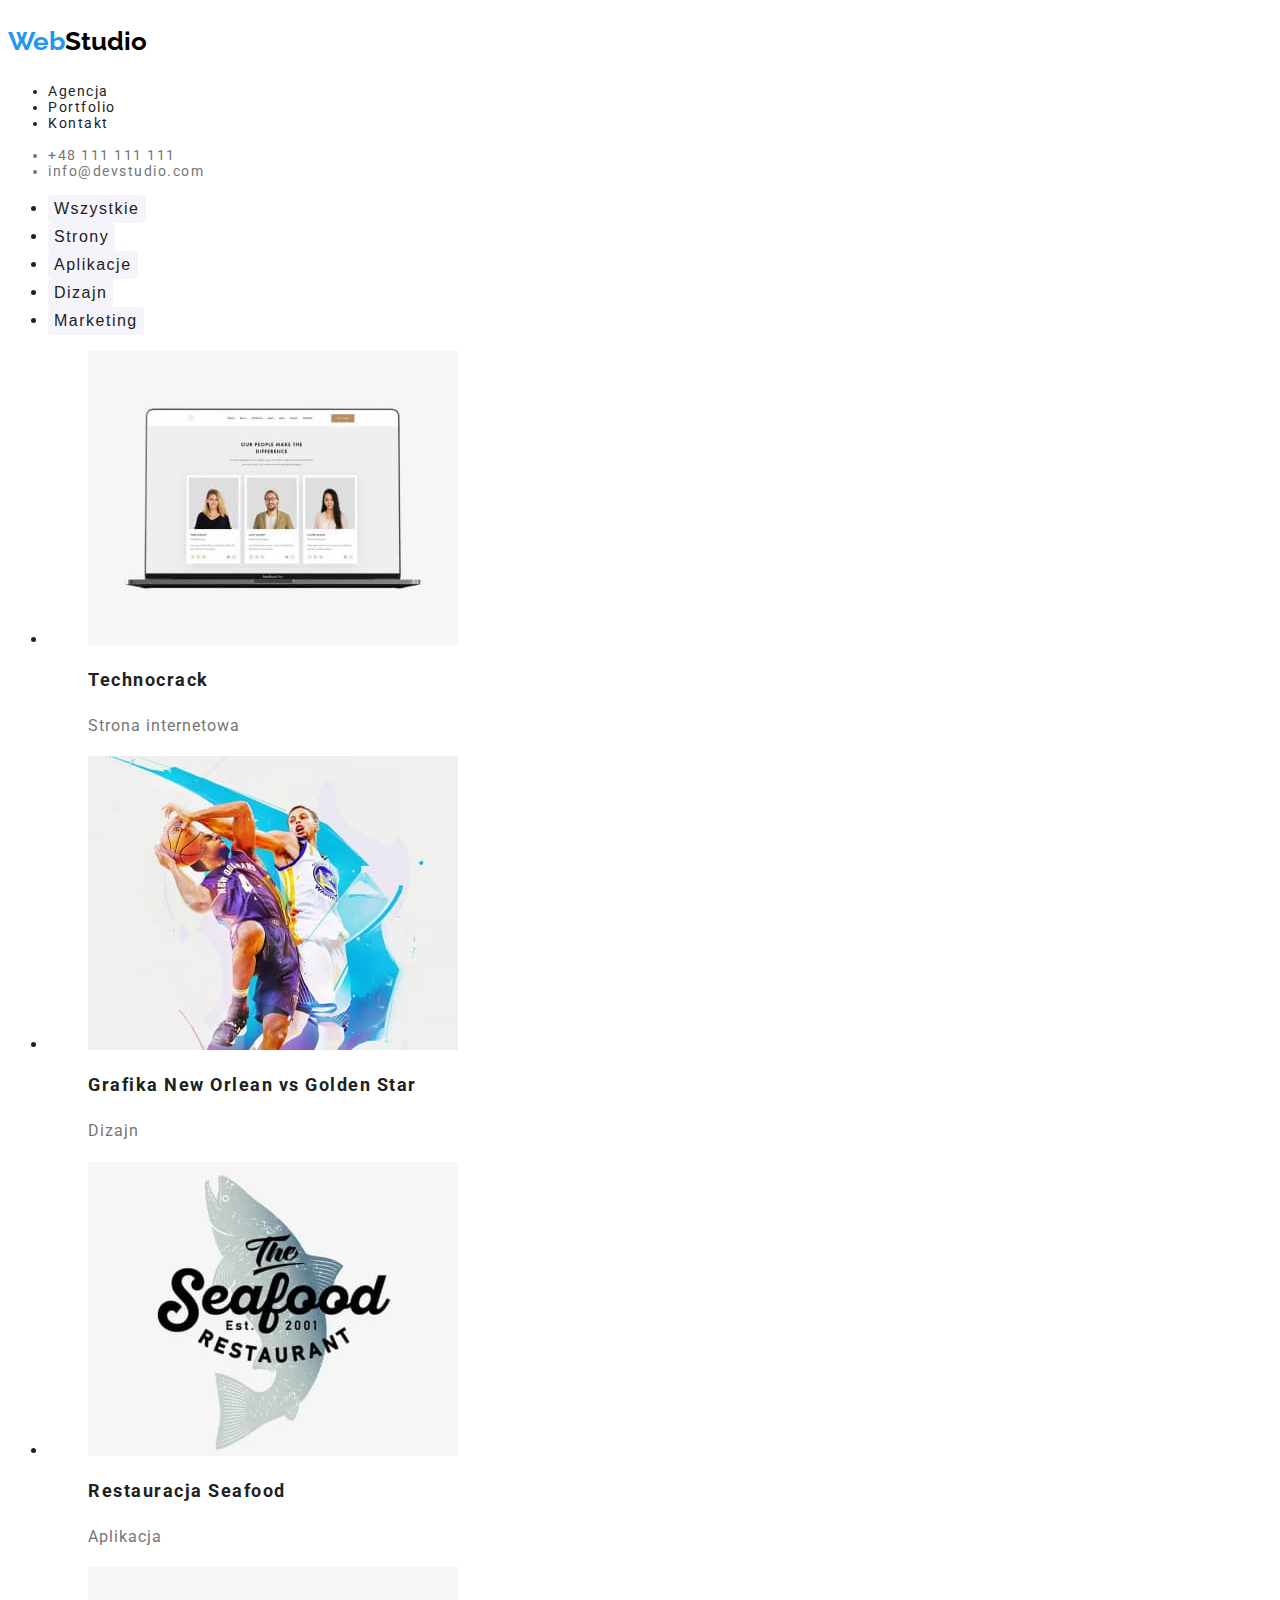
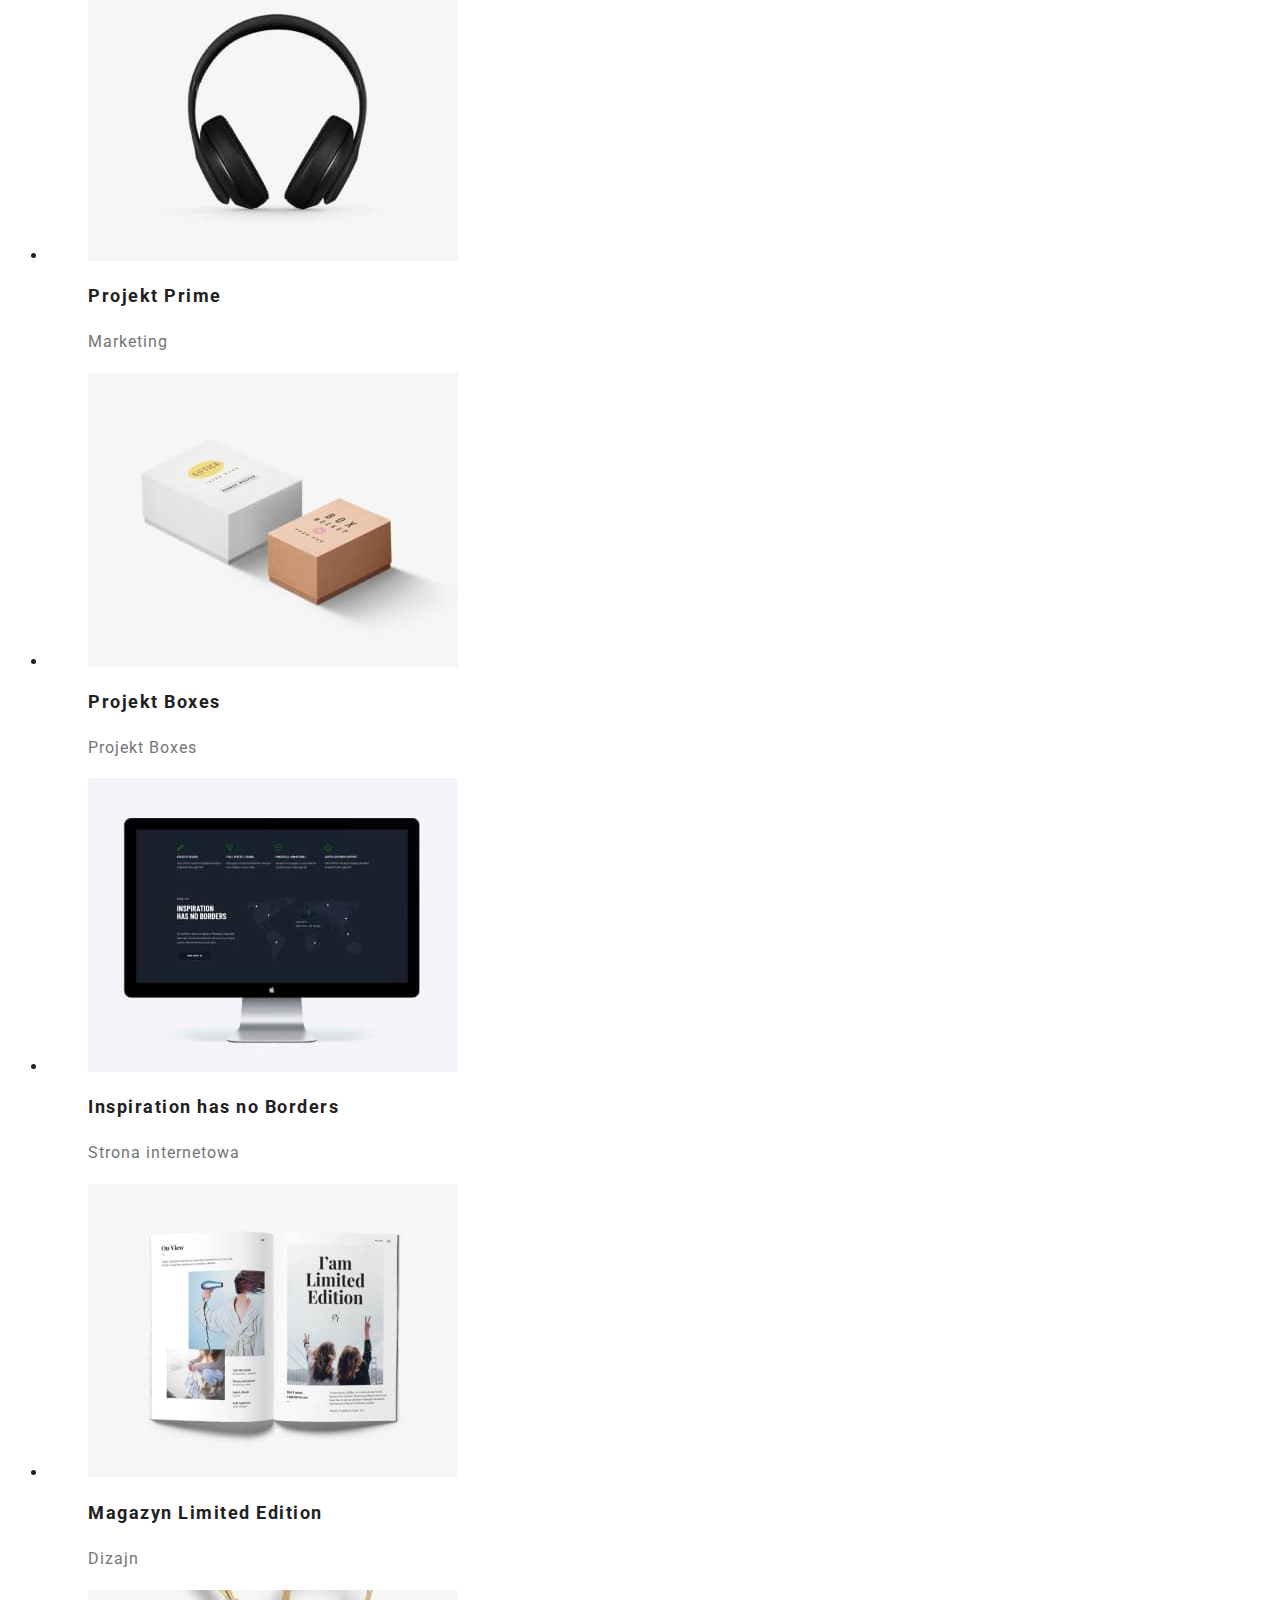
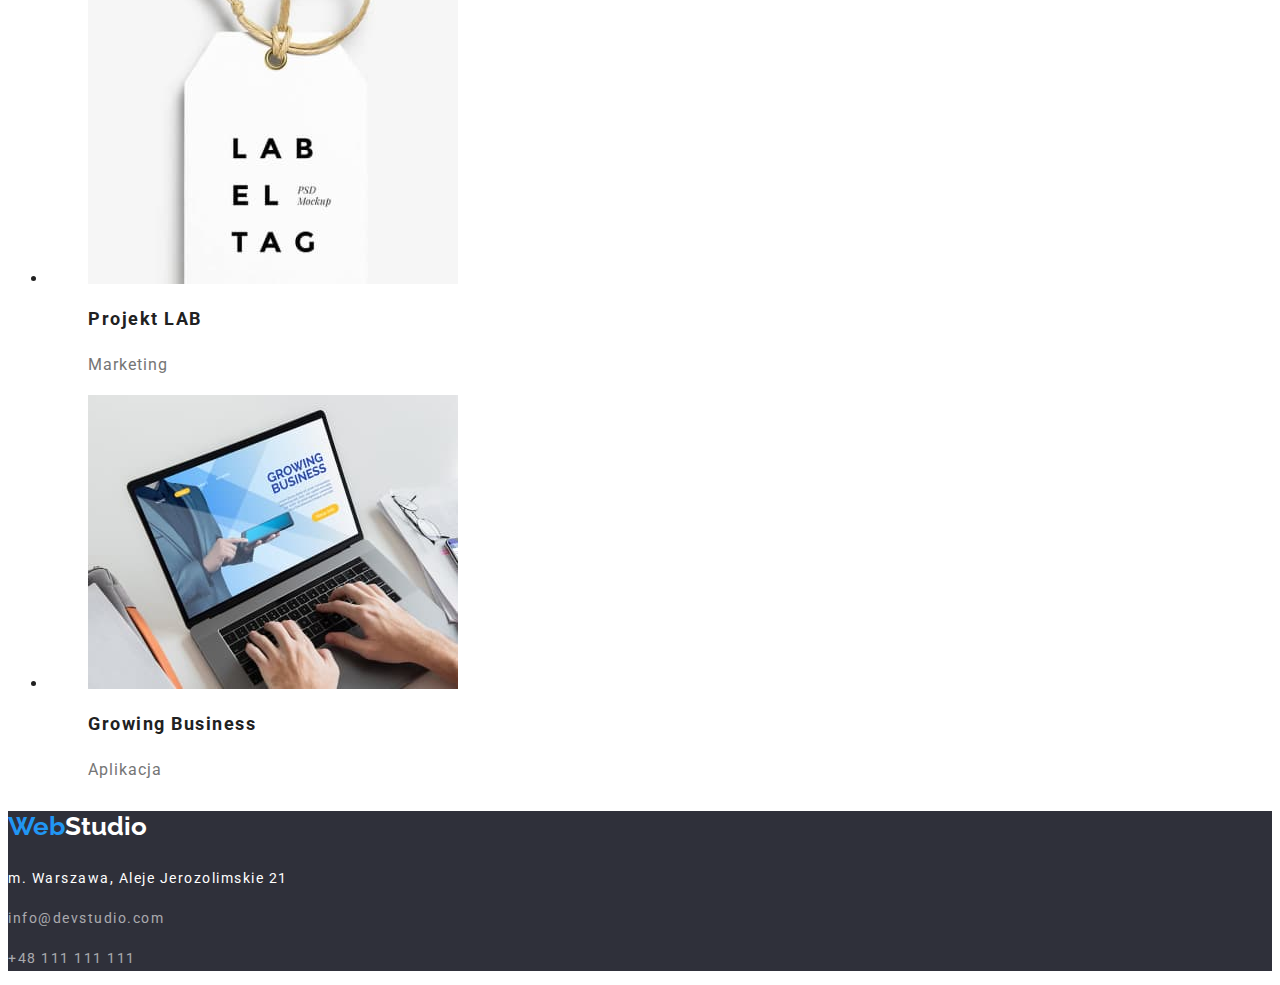
==== portfolio.html @ 826e13e8 "Initial commit" ====
<!DOCTYPE html>
<html lang="en">
  <head>
    <head>
      <meta charset="UTF-8" />
      <meta http-equiv="X-UA-Compatible" content="IE=edge" />
      <meta name="viewport" content="width=device-width, initial-scale=1.0" />
      <title>Portfolio</title>
      <link href="css/style.css" rel="stylesheet" />
      <link rel="preconnect" href="https://fonts.googleapis.com" />
      <link rel="preconnect" href="https://fonts.gstatic.com" crossorigin />
      <link
        href="https://fonts.googleapis.com/css2?family=Raleway:wght@700&family=Roboto:wght@400;500;700;900&display=swap"
        rel="stylesheet"
      />
    </head>
  </head>
  <body>
    <header class="header">
      <a class="company-name-link link" href="index.html"
        ><h3 class="company-name">
          <span class="web-color">Web</span>Studio
        </h3></a>
      <nav class="header-navigation">
        <ul class="header-list">
          <li class="header-list-item">
            <a class="header-list-item-link link" href="index.html">Agencja</a>
          </li>
          <li class="header-list-item">
            <a class="header-list-item-link link" href="portfolio.html">Portfolio</a>
          </li>
          <li class="header-list-item">
            <a class="header-list-item-link link" href="#contact">Kontakt</a>
          </li>
        </ul>
      </nav>
      <ul class="contact-list">
        <li class="contact-list-item">
          <a class="contact-list-item-phone">+48 111 111 111</a>
        </li>
        <li class="contact-list-item">
          <a class="contact-list-item-mail link" href="mailto:info@devstudio.com"
            >info@devstudio.com</a
          >
        </li>
      </ul>
    </header>
    <main>
      <section class="menu">
        <ul>
          <li><button class="active-btn link button" type="button">Wszystkie</button></li>
          <li><button class="active-btn link button" type="button">Strony</button></li>
          <li><button class="active-btn link button" type="button">Aplikacje</button></li>
          <li><button class="active-btn link button" type="button">Dizajn</button></li>
          <li><button class="active-btn link button" type="button">Marketing</button></li>
        </ul>
      </section>
      <section class="categories">
        <ul class="categories-list">
          <li class="categories-list-item">
            <figure class="categories-list-item-figure">
              <img class="categories-list-item-figure-img"
                src="images/technocrack.jpg"
                alt="Laptop"
                width="370"
                height="294"/>
              <figcaption class="categories-list-item-figcaption">
                <p class="category-name">Technocrack</p>
                <p class="category-description">Strona internetowa</p>
              </figcaption>
            </figure>
          </li>
          <li class="our-team-list-item">
            <figure class="our-team-list-item-figure">
              <img class="our-team-list-item-figure-img"
                src="images/basketball.jpg"
                alt="basketball"
                width="370"
                height="294"/>
              <figcaption class="our-team-list-item-figcaption">
                <p class="category-name">Grafika New Orlean vs Golden Star</p>
                <p class="category-description">Dizajn</p>
              </figcaption>
            </figure class="our-team-list-item-figure">
          </li>
          <li class="our-team-list-item">
            <figure>
              <img class="our-team-list-item-figure-img"
                src="images/restaurant.jpg"
                alt="restaurant"
                width="370"
                height="294"/>
              <figcaption class="our-team-list-item-figcaption">
                <p class="category-name">Restauracja Seafood</p>
                <p class="category-description">Aplikacja</p>
              </figcaption>
            </figure class="our-team-list-item-figure">
          </li>
          <li class="our-team-list-item">
            <figure>
              <img class="our-team-list-item-figure-img"
                src="images/headphones.jpg"
                alt="headphones"
                width="370"
                height="294"/>
              <figcaption class="our-team-list-item-figcaption">
                <p class="category-name">Projekt Prime</p>
                <p class="category-description">Marketing</p>
              </figcaption>
            </figure>
          </li>
          <li class="our-team-list-item">
            <figure>
              <img class="our-team-list-item-figure-img"
                src="images/boxes.jpg"
                alt="boxes"
                width="370"
                height="294"/>
              <figcaption class="our-team-list-item-figcaption">
                <p class="category-name">Projekt Boxes</p>
                <p class="category-description">Projekt Boxes</p>
              </figcaption>
            </figure>
          </li>
          <li class="our-team-list-item">
            <figure>
              <img class="our-team-list-item-figure-img"
                src="images/inspiration.jpg"
                alt="inspiration"
                width="370"
                height="294"/>
              <figcaption class="our-team-list-item-figcaption">
                <p class="category-name">Inspiration has no Borders</p>
                <p class="category-description">Strona internetowa</p>
              </figcaption>
            </figure>
          </li>
          <li class="our-team-list-item">
            <figure>
              <img class="our-team-list-item-figure-img"
                src="images/magazine.jpg"
                alt="magazine"
                width="370"
                height="294"/>
              <figcaption class="our-team-list-item-figcaption">
                <p class="category-name">Magazyn Limited Edition</p>
                <p class="category-description">Dizajn</p>
              </figcaption>
            </figure>
          </li>
          <li class="our-team-list-item">
            <figure>
              <img class="our-team-list-item-figure-img"
                src="images/projectlab.jpg"
                alt="projectlab"
                width="370"
                height="294"/>
              <figcaption class="our-team-list-item-figcaption">
                <p class="category-name">Projekt LAB</p>
                <p class="category-description">Marketing</p>
              </figcaption>
            </figure>
          </li>
          <li class="our-team-list-item">
            <figure>
              <img class="our-team-list-item-figure-img"
                src="images/business.jpg"
                alt="business"
                width="370"
                height="294"/>
              <figcaption class="our-team-list-item-figcaption">
                <p class="category-name">Growing Business</p>
                <p class="category-description">Aplikacja</p>
              </figcaption>
            </figure>
          </li>
        </ul>
      </section>
      
    </main>
    <footer class="footer-section">
      <a class="company-name-link link" href="index.html"><h3 class="company-name">
          <span class="web-color">Web</span><span class="footer-studio">Studio</span>
        </h3></a>
      <address class="footer-section-address" id="contact">
        <p class="footer-section-address-description">m. Warszawa, Aleje Jerozolimskie 21</p>
        <p><a class="footer-section-address-mail link" href="mailto:info@devstudio.com">info@devstudio.com<a></p>
        <p class="footer-section-address-phone">+48 111 111 111</p>
      </address>
    </footer>
  </body>
</html>
---- css/style.css ----
:root {
  --active-color: #2196f3;
  --second-background: #2f303a;
  --third-background: #f5f4fa;
  --main-font-color: #757575;
  --second-font-color: #212121;
  --button-background: #f5f4fa;
}
body {
  font-family: "Roboto", sans-serif, "Raleway", sans-serif;
  color: var(--second-font-color);
}

/* ====== SAME COMPONENTS ====== */
.web-color {
  color: var(--active-color);
}
.company-name {
  font-family: "Raleway", sans-serif;
  font-weight: 700px;
  font-size: 26px;
  line-height: 30.52px;
  color: #000000;
}
.company-name-link {
  text-decoration: none;
}
.link {
  cursor: pointer;
}
/* ====== END SAME COMPONENTS ====== */

/* ====== HEADER ====== */

.header-list-item {
  text-decoration: none;
  font-style: 500;
  font-size: 14px;
  line-height: 1.143;
  letter-spacing: 1.5px;
}

.header-list-item-link {
  color: var(--second-font-color);
  text-decoration: none;
}
.header-list-item-link:hover,
.header-list-item-link:focus {
  color: var(--active-color);
}
.contact-list-item {
  text-decoration: none;
  font-style: 500;
  font-size: 14px;
  line-height: 1.143;
  color: var(--main-font-color);
  letter-spacing: 1.5px;
}
.contact-list-item-mail {
  color: var(--main-font-color);
  text-decoration: none;
}
.contact-list-item-mail:hover,
.contact-list-item-mail:focus {
  color: var(--active-color);
}
.contact-list-item-phone {
  color: var(--main-font-color);
  text-decoration: none;
}

/* ====== END HEADER ====== */

/* ====== MAIN SECTION ====== */
.main-section {
  background-color: var(--second-background);
}
.main-section-title {
  color: #ffffff;
  text-align: center;
}
.main-section-btn {
  background-color: var(--active-color);
  color: #ffffff;
}
/* ====== END MAIN SECTION ====== */

/* ====== ASSETS SECTION ====== */
.assets-section-list-header {
  font-style: 700;
  font-size: 14px;
  line-height: 1.143;
  letter-spacing: 1.5px;
}
.assets-section-list-description {
  font-style: 400;
  font-size: 14px;
  line-height: 1.714;
  letter-spacing: 1.5px;
  color: var(--main-font-color);
}
/* ====== END ASSETS SECTION ====== */

/* ====== SERVICE SECTION ====== */
.service-header {
  font-style: 700;
  font-size: 36px;
  line-height: 1.167;
  text-align: center;
}
/* ====== END SERVICE SECTION ====== */

/* ====== TEAM SECTION ====== */
.our-team {
  background-color: var(--third-background);
}
.our-team-header {
  font-style: 700;
  font-size: 36px;
  line-height: 1.167;
  text-align: center;
}
.worker-name {
  font-style: 500;
  font-size: 16px;
  line-height: 1.188;
}
.job-name {
  font-style: 400;
  font-size: 16px;
  line-height: 1.188;
  color: var(--main-font-color);
}
/* ====== END TEAM SECTION ====== */

/* ====== FOOTER SECTION ====== */

.footer-studio {
  color: #ffffff;
}
.footer-section {
  background-color: var(--second-background);
}
.footer-section-address-description {
  font-style: normal;
  font-size: 14px;
  line-height: 1.714;
  letter-spacing: 1.5px;
  color: #ffffff;
}
.footer-section-address-mail,
.footer-section-address-phone {
  font-weight: 400;
  text-decoration: none;
  color: rgba(255, 255, 255, 0.6);
  font-style: normal;
  font-size: 14px;
  line-height: 1.714;
  letter-spacing: 1.5px;
}
.footer-section-address-mail:hover,
.footer-section-address-mail:focus {
  color: var(--active-color);
}

/* ====== END FOOTER SECTION ====== */

/* =============== PORTFOLIO PAGE =============== */

/* ====== MENU SECTION ====== */

.button {
  background-color: var(--button-background);
  font-weight: medium;
  font-size: 16px;
  line-height: 1.625;
  color: var(--second-font-color);
  letter-spacing: 1.5px;
  border: none;
  border-radius: 4px;
}
.active-btn:hover,
.active-btn:focus {
  background-color: var(--active-color);
  color: #ffffff;
}
/* ====== END MENU SECTION ====== */

/* ====== CATEGORIES SECTION ====== */
/* .categories {
}
.categories-list {
}
.categories-list-item {
}
.categories-list-item-figure {
}
.categories-list-item-figure-img {
}
.categories-list-item-figcaption {
} */
.category-name {
  font-weight: 700;
  font-size: 18px;
  line-height: 1.444;
  letter-spacing: 1.5px;
}
.category-description {
  font-size: 16px;
  line-height: 1.85;
  color: #757575;
  letter-spacing: 1px;
}

/* ====== END CATEGORIES SECTION ====== */
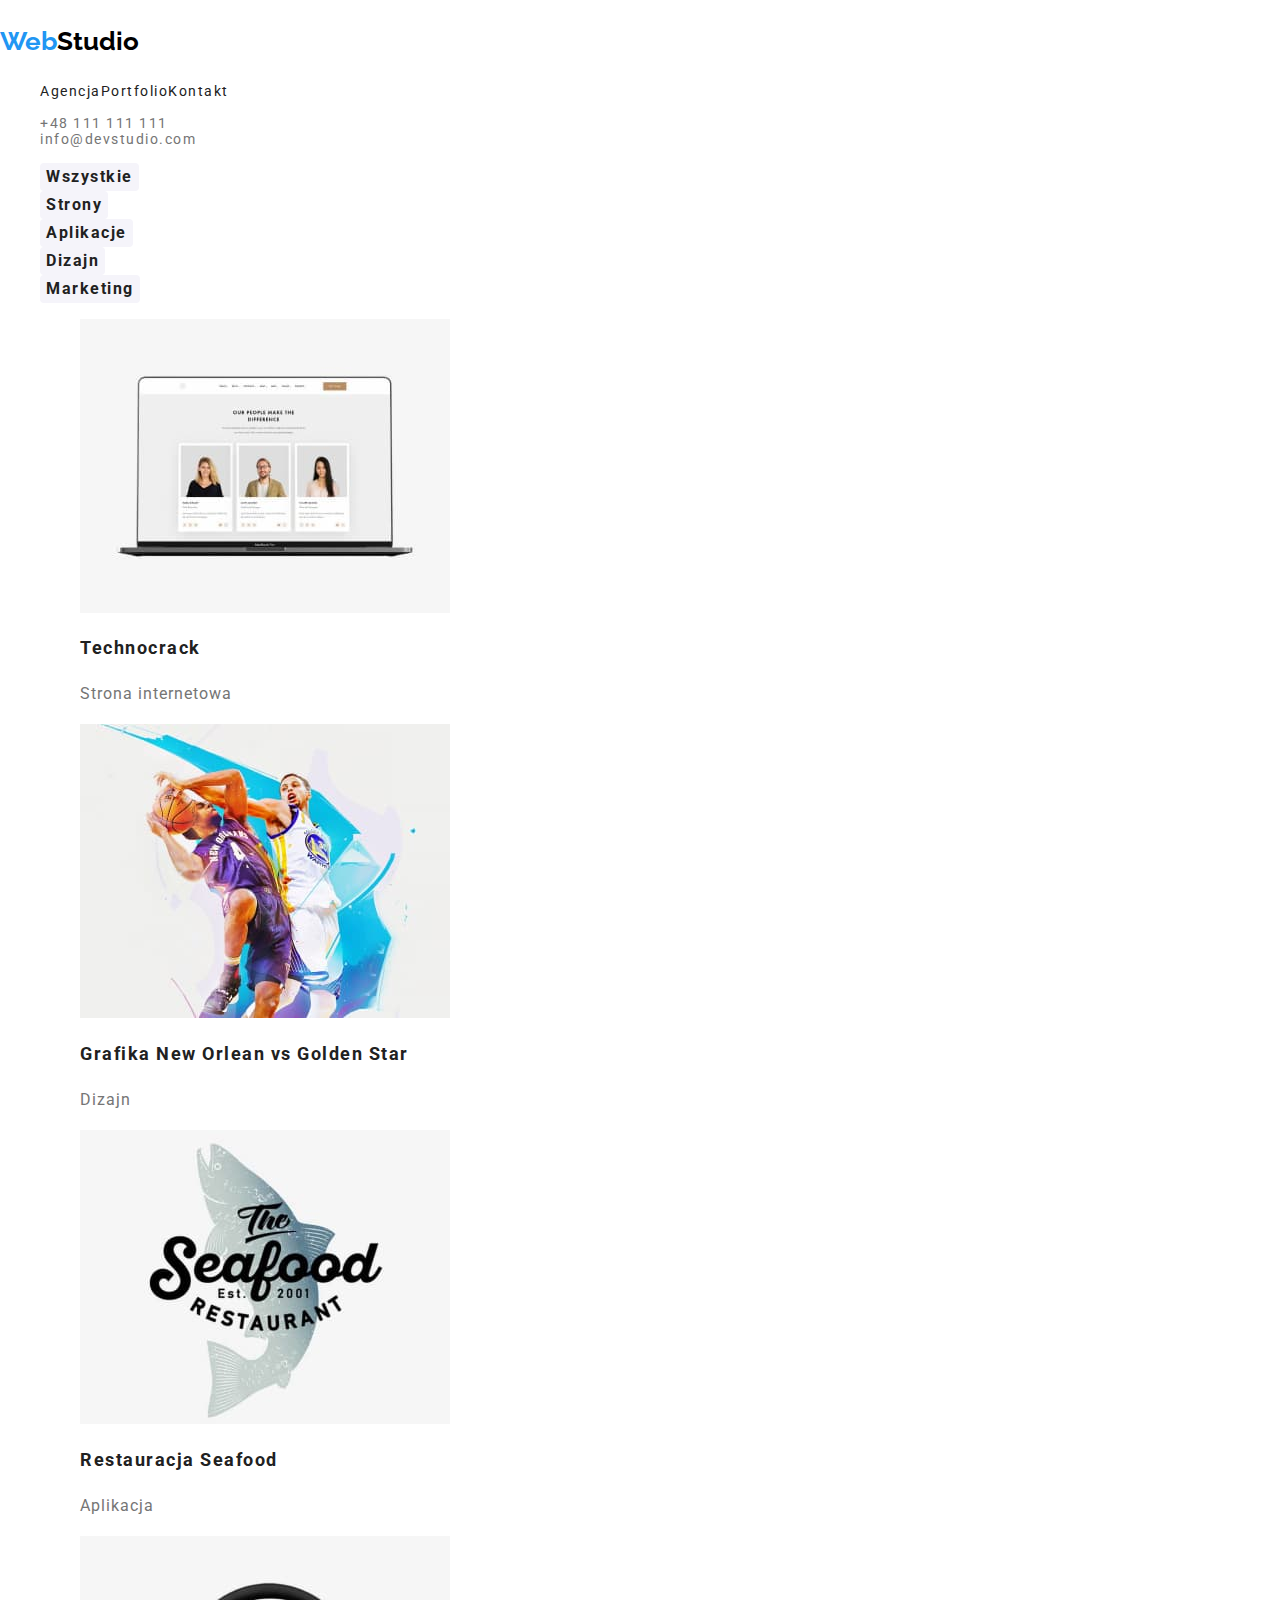
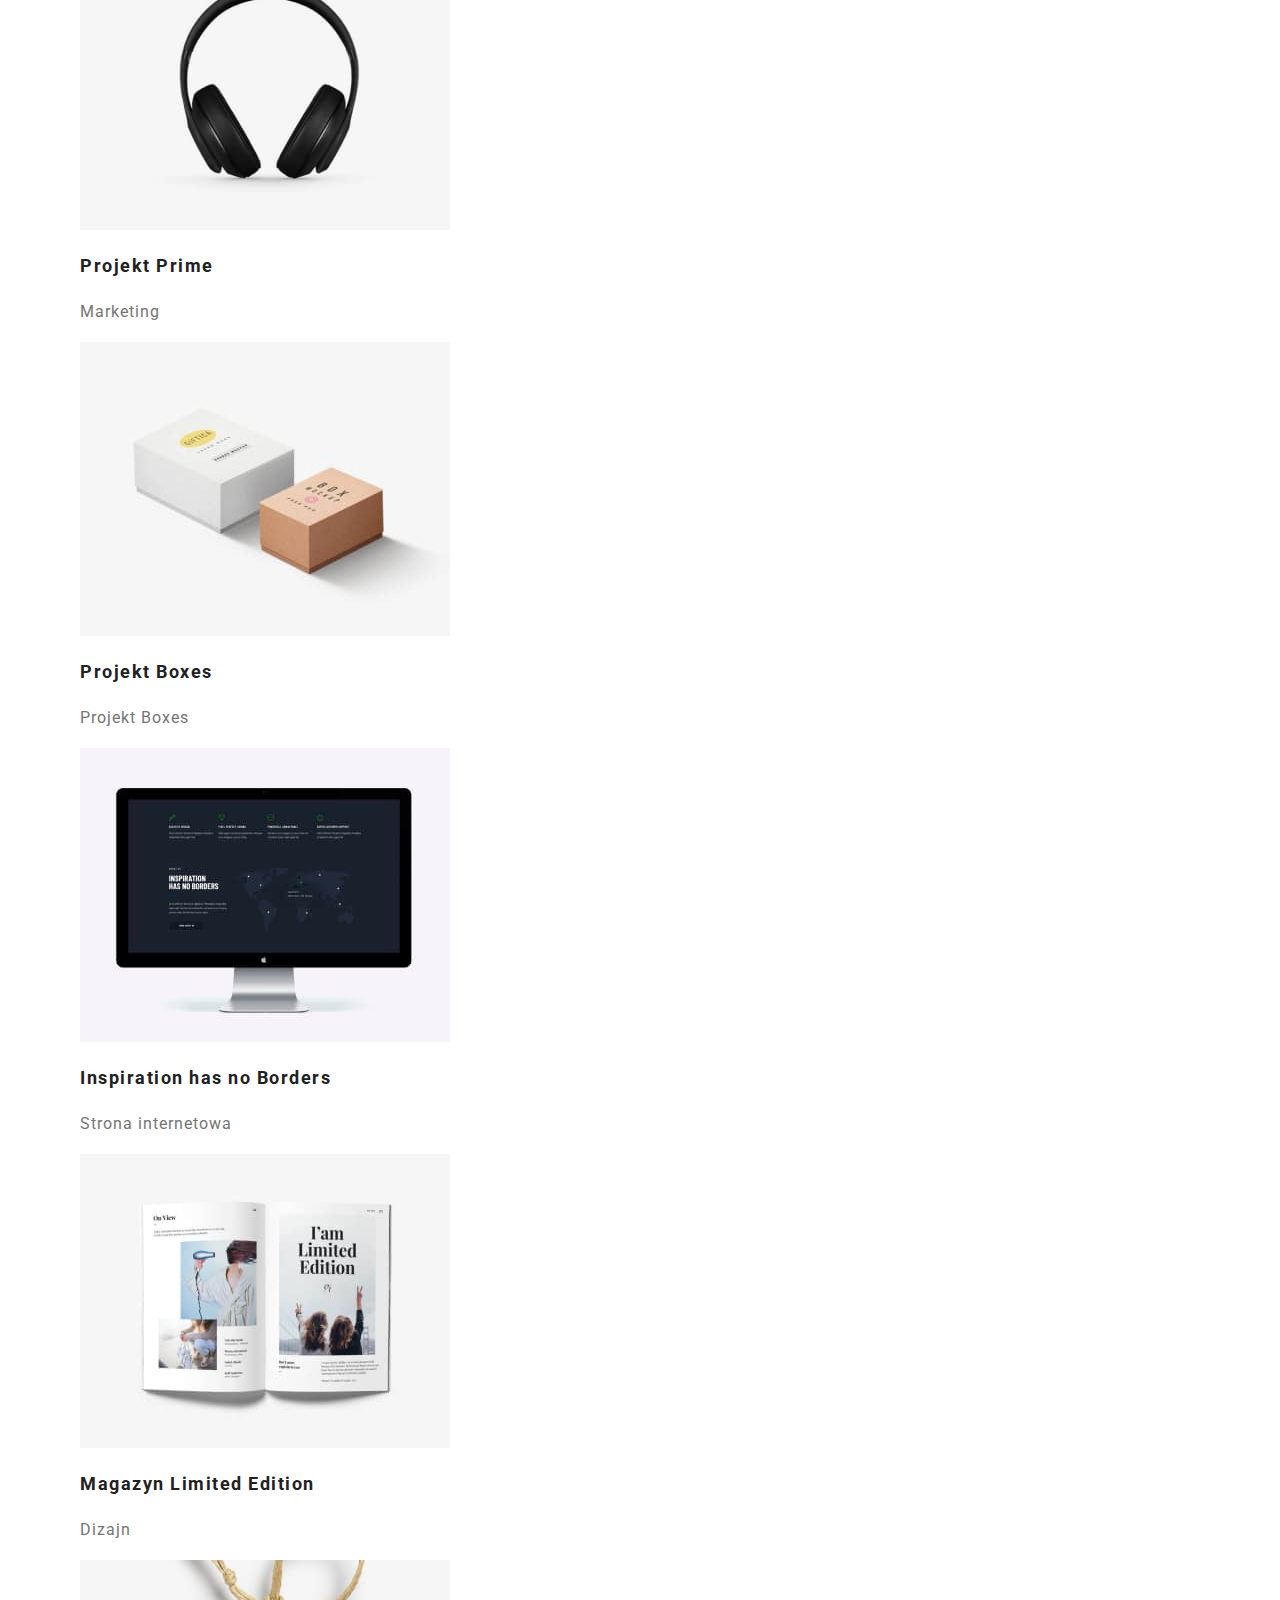
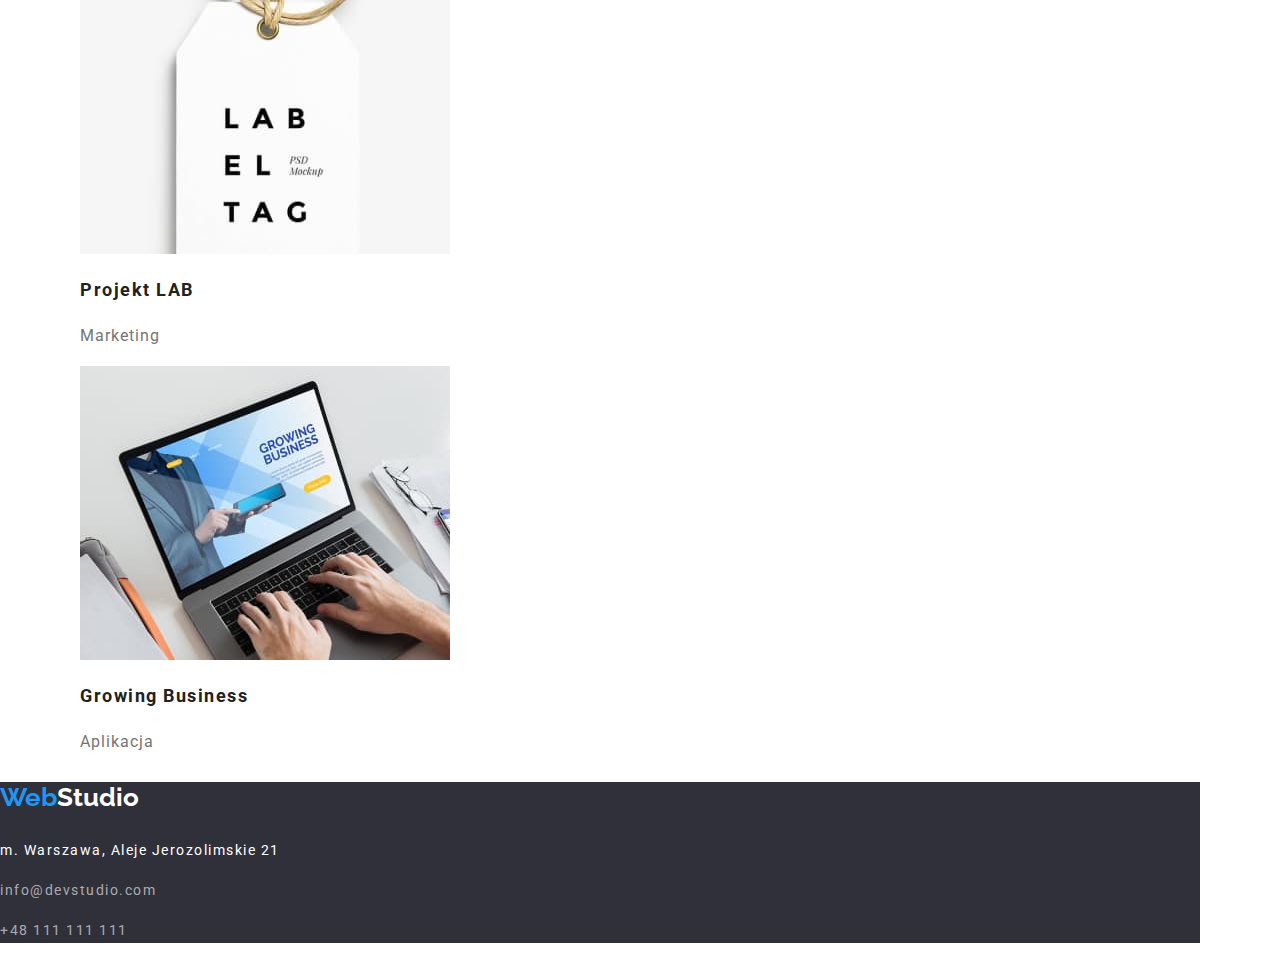
==== commit b73c5750: "header-list" ====
--- a/portfolio.html
+++ b/portfolio.html
@@ -1,21 +1,27 @@
 <!DOCTYPE html>
 <html lang="en">
-  <head>
-    <head>
+   <head>
       <meta charset="UTF-8" />
       <meta http-equiv="X-UA-Compatible" content="IE=edge" />
       <meta name="viewport" content="width=device-width, initial-scale=1.0" />
+      <link rel="stylesheet" href="https://cdnjs.cloudflare.com/ajax/libs/modern-normalize/1.0.0/modern-normalize.min.css"/>
       <title>Portfolio</title>
       <link href="css/style.css" rel="stylesheet" />
       <link rel="preconnect" href="https://fonts.googleapis.com" />
       <link rel="preconnect" href="https://fonts.gstatic.com" crossorigin />
       <link
         href="https://fonts.googleapis.com/css2?family=Raleway:wght@700&family=Roboto:wght@400;500;700;900&display=swap"
-        rel="stylesheet"
-      />
+        rel="stylesheet"/>
+        <style>
+          *,
+  *::before,
+  *::after {
+    box-sizing: border-box;
+  }
+        </style>
     </head>
-  </head>
   <body>
+  <div class="container">
     <header class="header">
       <a class="company-name-link link" href="index.html"
         ><h3 class="company-name">
@@ -45,16 +51,20 @@
         </li>
       </ul>
     </header>
+  </div>
     <main>
+      <div class="container">
       <section class="menu">
         <ul>
-          <li><button class="active-btn link button" type="button">Wszystkie</button></li>
-          <li><button class="active-btn link button" type="button">Strony</button></li>
-          <li><button class="active-btn link button" type="button">Aplikacje</button></li>
-          <li><button class="active-btn link button" type="button">Dizajn</button></li>
-          <li><button class="active-btn link button" type="button">Marketing</button></li>
+          <li><button class="active-btn link button" type="button"><b>Wszystkie</b></button></li>
+          <li><button class="active-btn link button" type="button"><b>Strony</b></button></li>
+          <li><button class="active-btn link button" type="button"><b>Aplikacje</b></button></li>
+          <li><button class="active-btn link button" type="button"><b>Dizajn</b></button></li>
+          <li><button class="active-btn link button" type="button"><b>Marketing</b></button></li>
         </ul>
       </section>
+      </div>
+      <div class="container">
       <section class="categories">
         <ul class="categories-list">
           <li class="categories-list-item">
@@ -176,8 +186,9 @@
           </li>
         </ul>
       </section>
-      
+      </div>
     </main>
+    <div class="container">
     <footer class="footer-section">
       <a class="company-name-link link" href="index.html"><h3 class="company-name">
           <span class="web-color">Web</span><span class="footer-studio">Studio</span>
@@ -188,5 +199,6 @@
         <p class="footer-section-address-phone">+48 111 111 111</p>
       </address>
     </footer>
+  </div>
   </body>
 </html>
--- a/css/style.css
+++ b/css/style.css
@@ -9,9 +9,15 @@
 body {
   font-family: "Roboto", sans-serif, "Raleway", sans-serif;
   color: var(--second-font-color);
+  box-sizing: border-box;
+  width: 1200px;
+}
+li {
+  list-style: none;
 }
 
 /* ====== SAME COMPONENTS ====== */
+
 .web-color {
   color: var(--active-color);
 }
@@ -28,6 +34,14 @@
 .link {
   cursor: pointer;
 }
+.container {
+  width: 1200px;
+}
+.logo {
+  padding: 25px 1240px 25px 215px;
+  width: 145px;
+  height: 31px;
+}
 /* ====== END SAME COMPONENTS ====== */
 
 /* ====== HEADER ====== */
@@ -67,6 +81,11 @@
 .contact-list-item-phone {
   color: var(--main-font-color);
   text-decoration: none;
+}
+.header-list {
+  width: 254px;
+  height: 16px;
+  display: flex;
 }
 
 /* ====== END HEADER ====== */
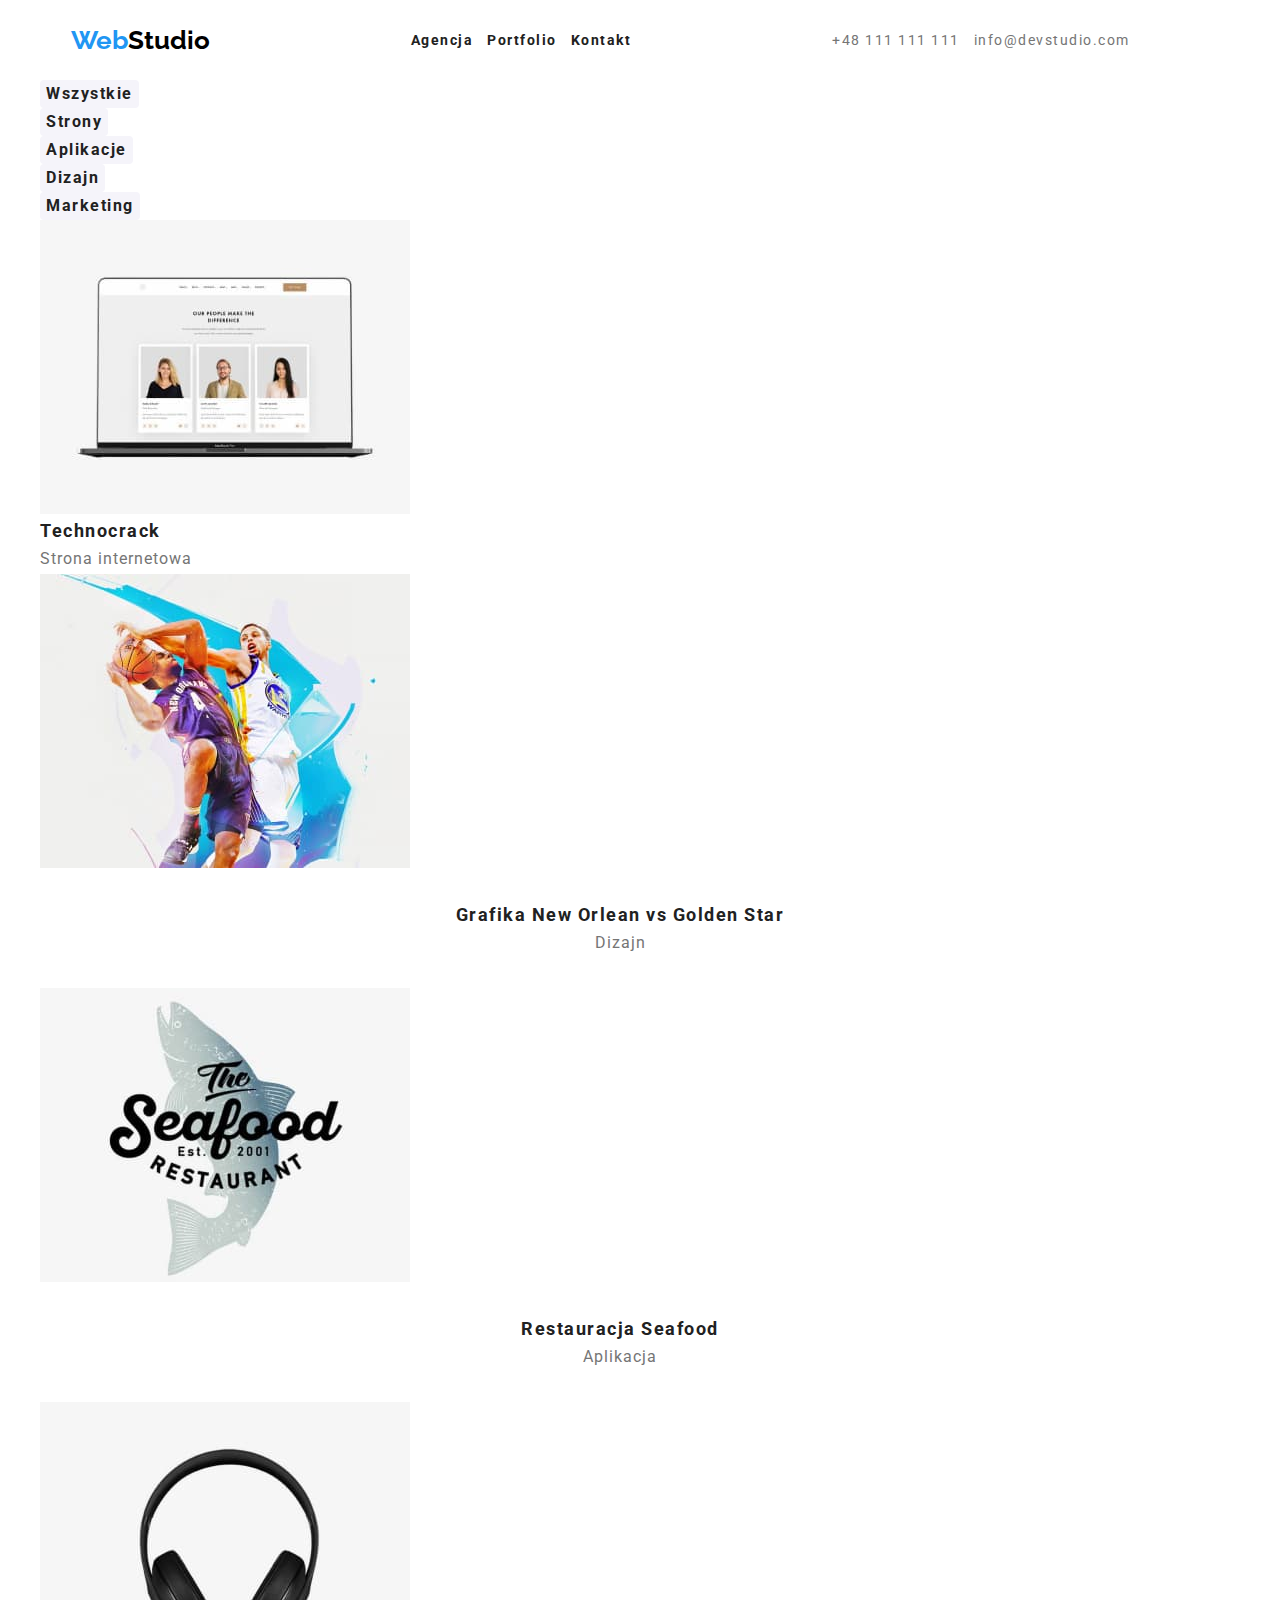
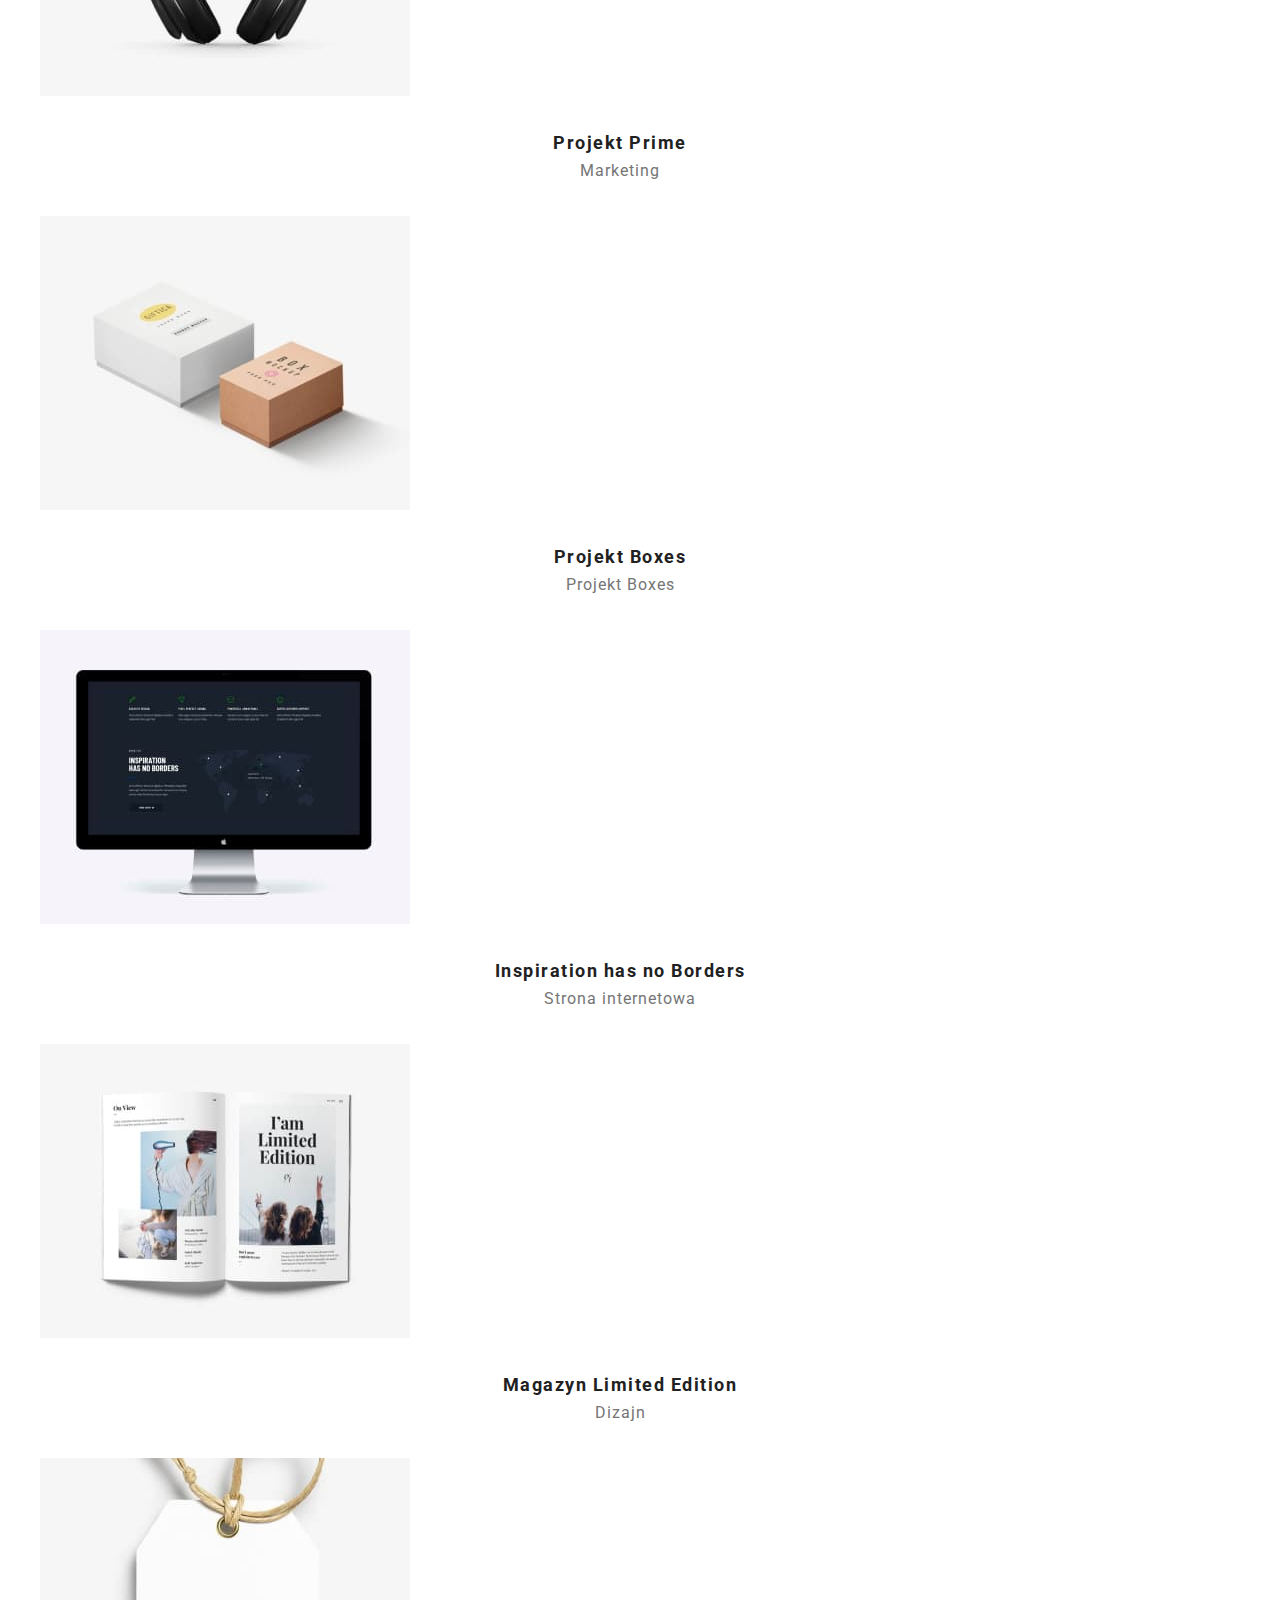
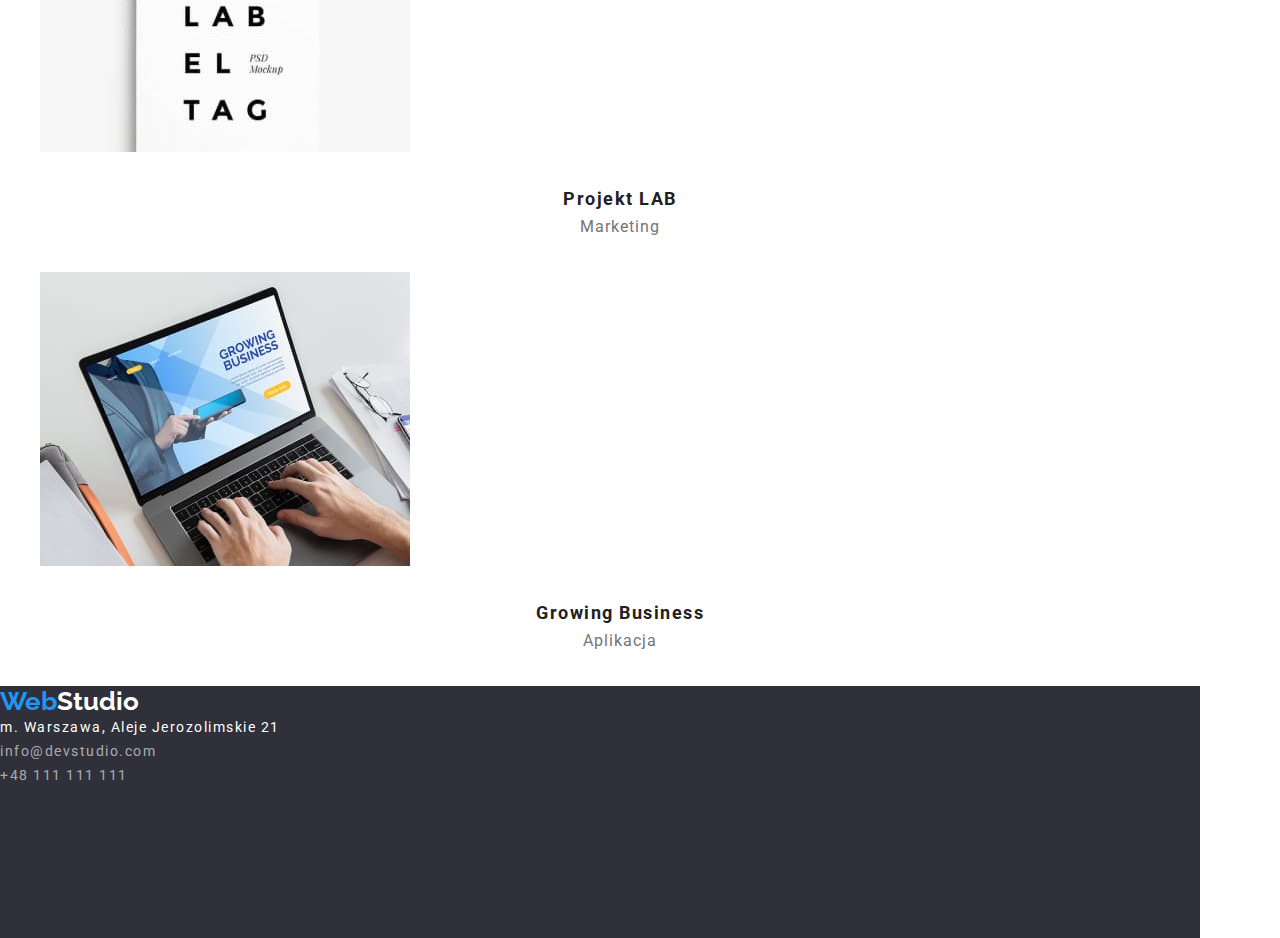
==== commit c161fe65: "team section done" ====
--- a/portfolio.html
+++ b/portfolio.html
@@ -17,12 +17,13 @@
   *::before,
   *::after {
     box-sizing: border-box;
+    margin:0 auto
   }
         </style>
     </head>
   <body>
-  <div class="container">
-    <header class="header">
+ 
+    <header class="container header">
       <a class="company-name-link link" href="index.html"
         ><h3 class="company-name">
           <span class="web-color">Web</span>Studio
@@ -30,13 +31,13 @@
       <nav class="header-navigation">
         <ul class="header-list">
           <li class="header-list-item">
-            <a class="header-list-item-link link" href="index.html">Agencja</a>
+            <a class="header-list-item-link link" href="index.html"><b>Agencja</b></a>
           </li>
           <li class="header-list-item">
-            <a class="header-list-item-link link" href="portfolio.html">Portfolio</a>
+            <a class="header-list-item-link link" href="portfolio.html"><b>Portfolio</b></a>
           </li>
           <li class="header-list-item">
-            <a class="header-list-item-link link" href="#contact">Kontakt</a>
+            <a class="header-list-item-link link" href="#contact"><b>Kontakt</b></a>
           </li>
         </ul>
       </nav>
@@ -51,7 +52,6 @@
         </li>
       </ul>
     </header>
-  </div>
     <main>
       <div class="container">
       <section class="menu">
--- a/css/style.css
+++ b/css/style.css
@@ -38,13 +38,19 @@
   width: 1200px;
 }
 .logo {
-  padding: 25px 1240px 25px 215px;
   width: 145px;
   height: 31px;
 }
 /* ====== END SAME COMPONENTS ====== */
 
 /* ====== HEADER ====== */
+.header {
+  display: flex;
+  justify-content: center;
+  align-items: center;
+  gap: 10px;
+  height: 80px;
+}
 
 .header-list-item {
   text-decoration: none;
@@ -52,8 +58,8 @@
   font-size: 14px;
   line-height: 1.143;
   letter-spacing: 1.5px;
-}
-
+  padding-left: 10px;
+}
 .header-list-item-link {
   color: var(--second-font-color);
   text-decoration: none;
@@ -63,12 +69,15 @@
   color: var(--active-color);
 }
 .contact-list-item {
+  display: inline-block;
   text-decoration: none;
   font-style: 500;
   font-size: 14px;
   line-height: 1.143;
   color: var(--main-font-color);
   letter-spacing: 1.5px;
+  justify-content: space-between;
+  padding-left: 10px;
 }
 .contact-list-item-mail {
   color: var(--main-font-color);
@@ -82,10 +91,9 @@
   color: var(--main-font-color);
   text-decoration: none;
 }
-.header-list {
-  width: 254px;
+.header-list .header-list-item {
   height: 16px;
-  display: flex;
+  display: inline-block;
 }
 
 /* ====== END HEADER ====== */
@@ -93,23 +101,63 @@
 /* ====== MAIN SECTION ====== */
 .main-section {
   background-color: var(--second-background);
+  flex-direction: column;
+  height: 400px;
+  justify-content: center;
+  align-items: center;
 }
 .main-section-title {
   color: #ffffff;
+  width: 450px;
+  height: 120px;
   text-align: center;
-}
-.main-section-btn {
+  padding-top: 100px;
+  padding-bottom: 20px;
+  margin: 0 auto;
+}
+/* .main-section-btn{
   background-color: var(--active-color);
   color: #ffffff;
+  font-weight: 700;
+  border: none;
+  letter-spacing: 2px;
+  font-size: inherit;
+  display: inline-block;
+  
+  width: 117px;
+  height: 30px;
+  
+} */
+.first-page-button .link {
+  display: block;
+  color: #ffffff;
+  background-color: var(--active-color);
+  font-weight: 700;
+  border: none;
+  letter-spacing: 2px;
+  font-size: inherit;
+  border-radius: 4px;
+  margin: 70px 550px;
+  width: 117px;
+  align-items: center;
 }
 /* ====== END MAIN SECTION ====== */
 
 /* ====== ASSETS SECTION ====== */
+.assets-section-list {
+  padding: 94px 40px;
+  display: flex;
+  justify-content: space-evenly;
+  margin: auto;
+}
 .assets-section-list-header {
   font-style: 700;
   font-size: 14px;
   line-height: 1.143;
   letter-spacing: 1.5px;
+  display: flex;
+  margin-left: 0;
+  padding: 0 10px 10px 0px;
 }
 .assets-section-list-description {
   font-style: 400;
@@ -117,6 +165,13 @@
   line-height: 1.714;
   letter-spacing: 1.5px;
   color: var(--main-font-color);
+  display: flex;
+  padding: 0 10px 10px 0px;
+}
+.assets-section-list-item {
+  display: flex;
+  justify-content: space-between;
+  flex-direction: column;
 }
 /* ====== END ASSETS SECTION ====== */
 
@@ -126,18 +181,34 @@
   font-size: 36px;
   line-height: 1.167;
   text-align: center;
+  padding-bottom: 50px;
+}
+.service {
+  padding: 50px 0;
+}
+.service-list {
+  display: flex;
+  justify-content: space-between;
+  padding-inline-start: 0px;
 }
 /* ====== END SERVICE SECTION ====== */
 
 /* ====== TEAM SECTION ====== */
 .our-team {
   background-color: var(--third-background);
+  padding: 94px 0px;
+}
+.our-team-list {
+  display: flex;
+  justify-content: space-around;
+  padding-inline-start: 0px;
 }
 .our-team-header {
   font-style: 700;
   font-size: 36px;
   line-height: 1.167;
   text-align: center;
+  padding-bottom: 40px;
 }
 .worker-name {
   font-style: 500;
@@ -149,6 +220,14 @@
   font-size: 16px;
   line-height: 1.188;
   color: var(--main-font-color);
+  padding-top: 10px;
+}
+.our-team-list-item {
+  background-color: #ffffff
+}
+.our-team-list-item-figcaption{
+ text-align: center;
+ padding: 30px;
 }
 /* ====== END TEAM SECTION ====== */
 
@@ -159,7 +238,9 @@
 }
 .footer-section {
   background-color: var(--second-background);
-}
+  height: 252px;
+}
+
 .footer-section-address-description {
   font-style: normal;
   font-size: 14px;
@@ -167,6 +248,7 @@
   letter-spacing: 1.5px;
   color: #ffffff;
 }
+
 .footer-section-address-mail,
 .footer-section-address-phone {
   font-weight: 400;
@@ -176,6 +258,7 @@
   font-size: 14px;
   line-height: 1.714;
   letter-spacing: 1.5px;
+  background-color: var(--second-background);
 }
 .footer-section-address-mail:hover,
 .footer-section-address-mail:focus {
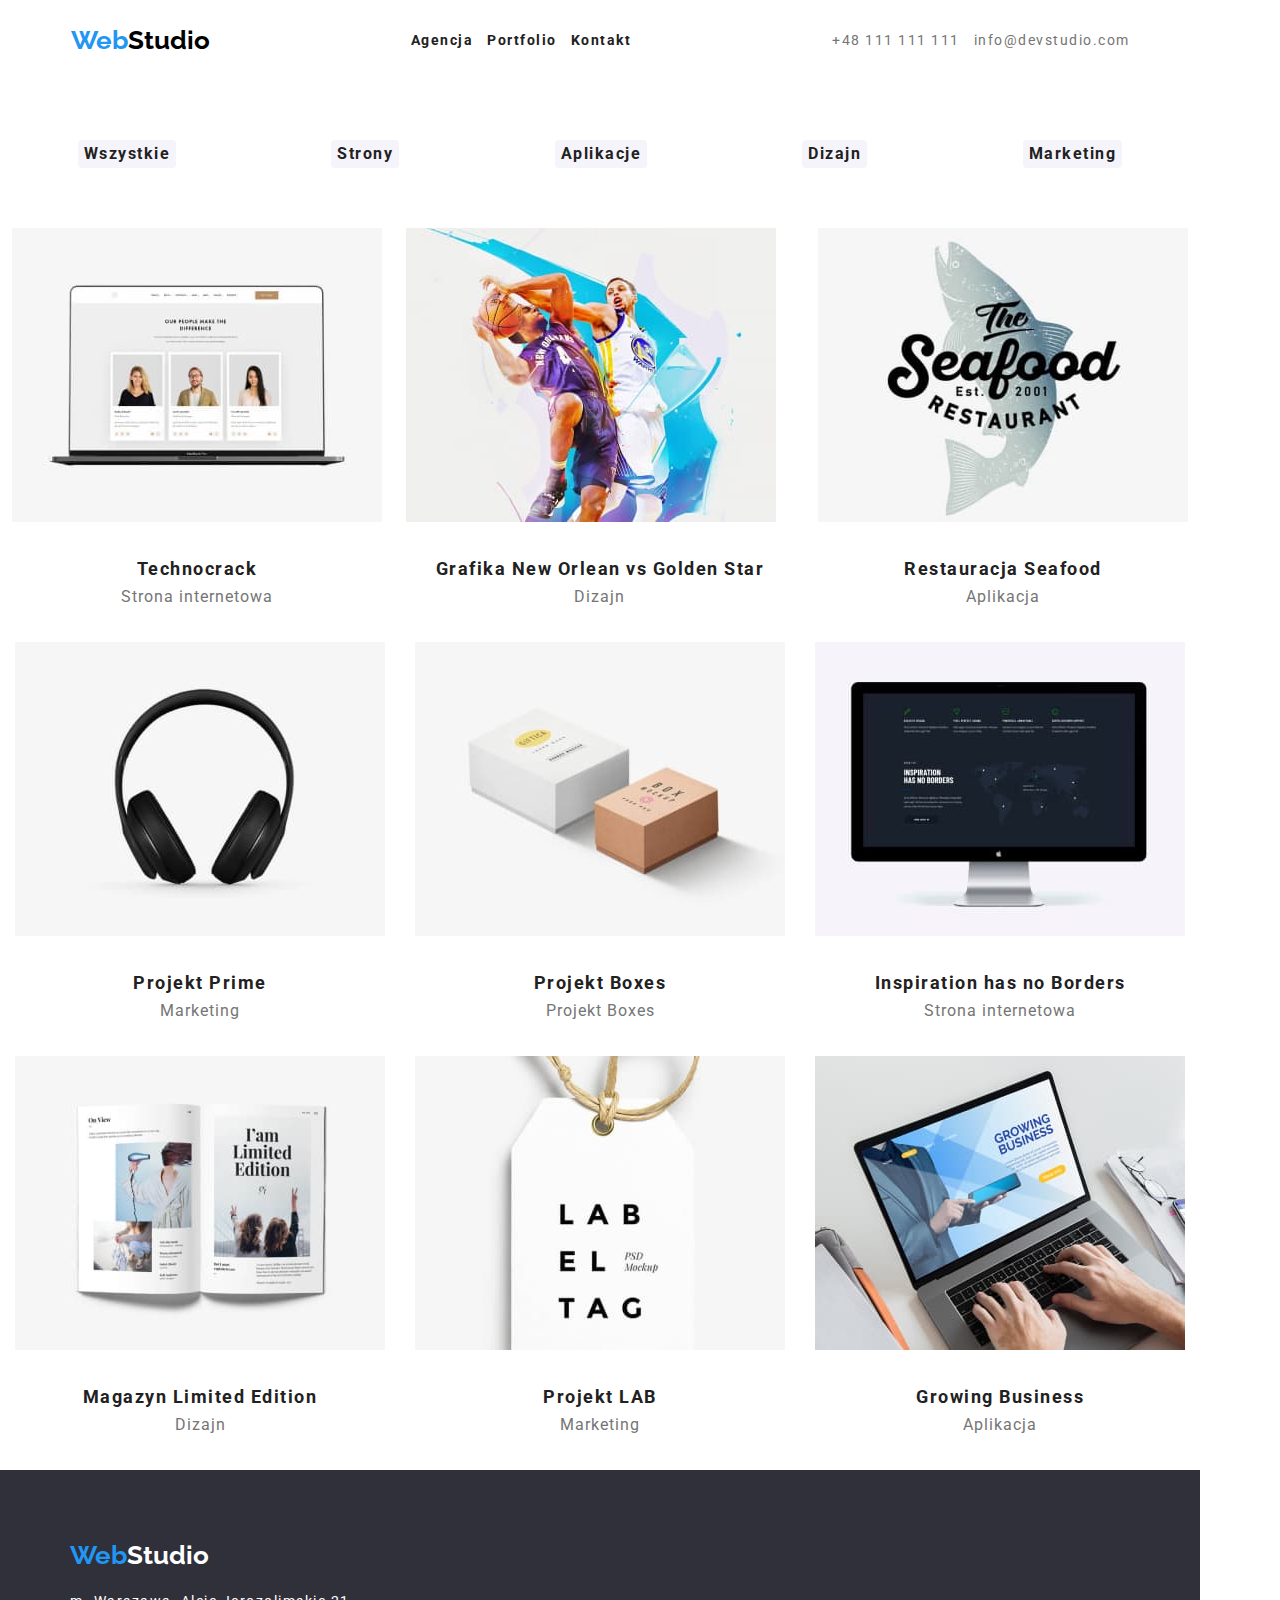
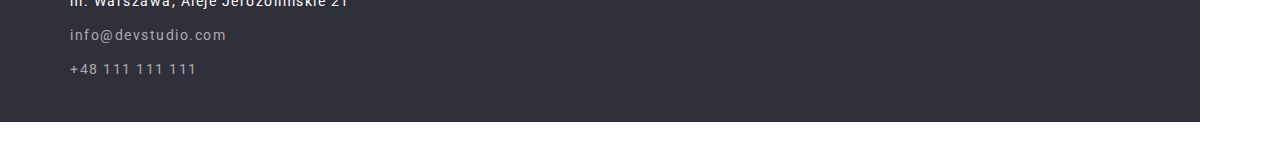
==== commit 0be4e0e6: "portfolio page done" ====
--- a/portfolio.html
+++ b/portfolio.html
@@ -53,28 +53,25 @@
       </ul>
     </header>
     <main>
-      <div class="container">
-      <section class="menu">
-        <ul>
-          <li><button class="active-btn link button" type="button"><b>Wszystkie</b></button></li>
-          <li><button class="active-btn link button" type="button"><b>Strony</b></button></li>
-          <li><button class="active-btn link button" type="button"><b>Aplikacje</b></button></li>
-          <li><button class="active-btn link button" type="button"><b>Dizajn</b></button></li>
-          <li><button class="active-btn link button" type="button"><b>Marketing</b></button></li>
+      <section class="container">
+        <ul class=" menu">
+          <li class="button-list"><button class="active-btn link button" type="button"><b>Wszystkie</b></button></li>
+          <li class="button-list"><button class="active-btn link button" type="button"><b>Strony</b></button></li>
+          <li class="button-list"><button class="active-btn link button" type="button"><b>Aplikacje</b></button></li>
+          <li class="button-list"><button class="active-btn link button" type="button"><b>Dizajn</b></button></li>
+          <li class="button-list"><button class="active-btn link button" type="button"><b>Marketing</b></button></li>
         </ul>
       </section>
-      </div>
-      <div class="container">
-      <section class="categories">
+      <section class="container categories">
         <ul class="categories-list">
-          <li class="categories-list-item">
-            <figure class="categories-list-item-figure">
-              <img class="categories-list-item-figure-img"
+          <li class="our-team-list-item">
+            <figure class="our-team-item-figure">
+              <img class="our-team-item-figure-img"
                 src="images/technocrack.jpg"
                 alt="Laptop"
                 width="370"
                 height="294"/>
-              <figcaption class="categories-list-item-figcaption">
+              <figcaption class="our-team-list-item-figcaption">
                 <p class="category-name">Technocrack</p>
                 <p class="category-description">Strona internetowa</p>
               </figcaption>
@@ -186,10 +183,9 @@
           </li>
         </ul>
       </section>
-      </div>
-    </main>
-    <div class="container">
-    <footer class="footer-section">
+    </main>   
+    <footer class="container footer-section">
+      <div class="footer">
       <a class="company-name-link link" href="index.html"><h3 class="company-name">
           <span class="web-color">Web</span><span class="footer-studio">Studio</span>
         </h3></a>
@@ -198,7 +194,7 @@
         <p><a class="footer-section-address-mail link" href="mailto:info@devstudio.com">info@devstudio.com<a></p>
         <p class="footer-section-address-phone">+48 111 111 111</p>
       </address>
+    </div>
     </footer>
-  </div>
   </body>
 </html>
--- a/css/style.css
+++ b/css/style.css
@@ -223,11 +223,11 @@
   padding-top: 10px;
 }
 .our-team-list-item {
-  background-color: #ffffff
-}
-.our-team-list-item-figcaption{
- text-align: center;
- padding: 30px;
+  background-color: #ffffff;
+}
+.our-team-list-item-figcaption {
+  text-align: center;
+  padding: 30px;
 }
 /* ====== END TEAM SECTION ====== */
 
@@ -235,6 +235,9 @@
 
 .footer-studio {
   color: #ffffff;
+}
+.footer {
+  padding: 70px;
 }
 .footer-section {
   background-color: var(--second-background);
@@ -247,6 +250,8 @@
   line-height: 1.714;
   letter-spacing: 1.5px;
   color: #ffffff;
+  padding-top: 20px;
+  padding-bottom: 10px;
 }
 
 .footer-section-address-mail,
@@ -259,6 +264,7 @@
   line-height: 1.714;
   letter-spacing: 1.5px;
   background-color: var(--second-background);
+  padding-top: 10px;
 }
 .footer-section-address-mail:hover,
 .footer-section-address-mail:focus {
@@ -270,6 +276,17 @@
 /* =============== PORTFOLIO PAGE =============== */
 
 /* ====== MENU SECTION ====== */
+.menu {
+  display: flex;
+  padding-inline-start: 0px;
+  margin-top: 60px;
+  margin-bottom: 60px;
+}
+.button-list {
+  margin: 0 auto;
+  justify-content: center;
+  align-items: center;
+}
 
 .button {
   background-color: var(--button-background);
@@ -289,6 +306,12 @@
 /* ====== END MENU SECTION ====== */
 
 /* ====== CATEGORIES SECTION ====== */
+.categories-list {
+  display: flex;
+  flex-wrap: wrap;
+  padding-inline-start: 0px;
+}
+
 /* .categories {
 }
 .categories-list {
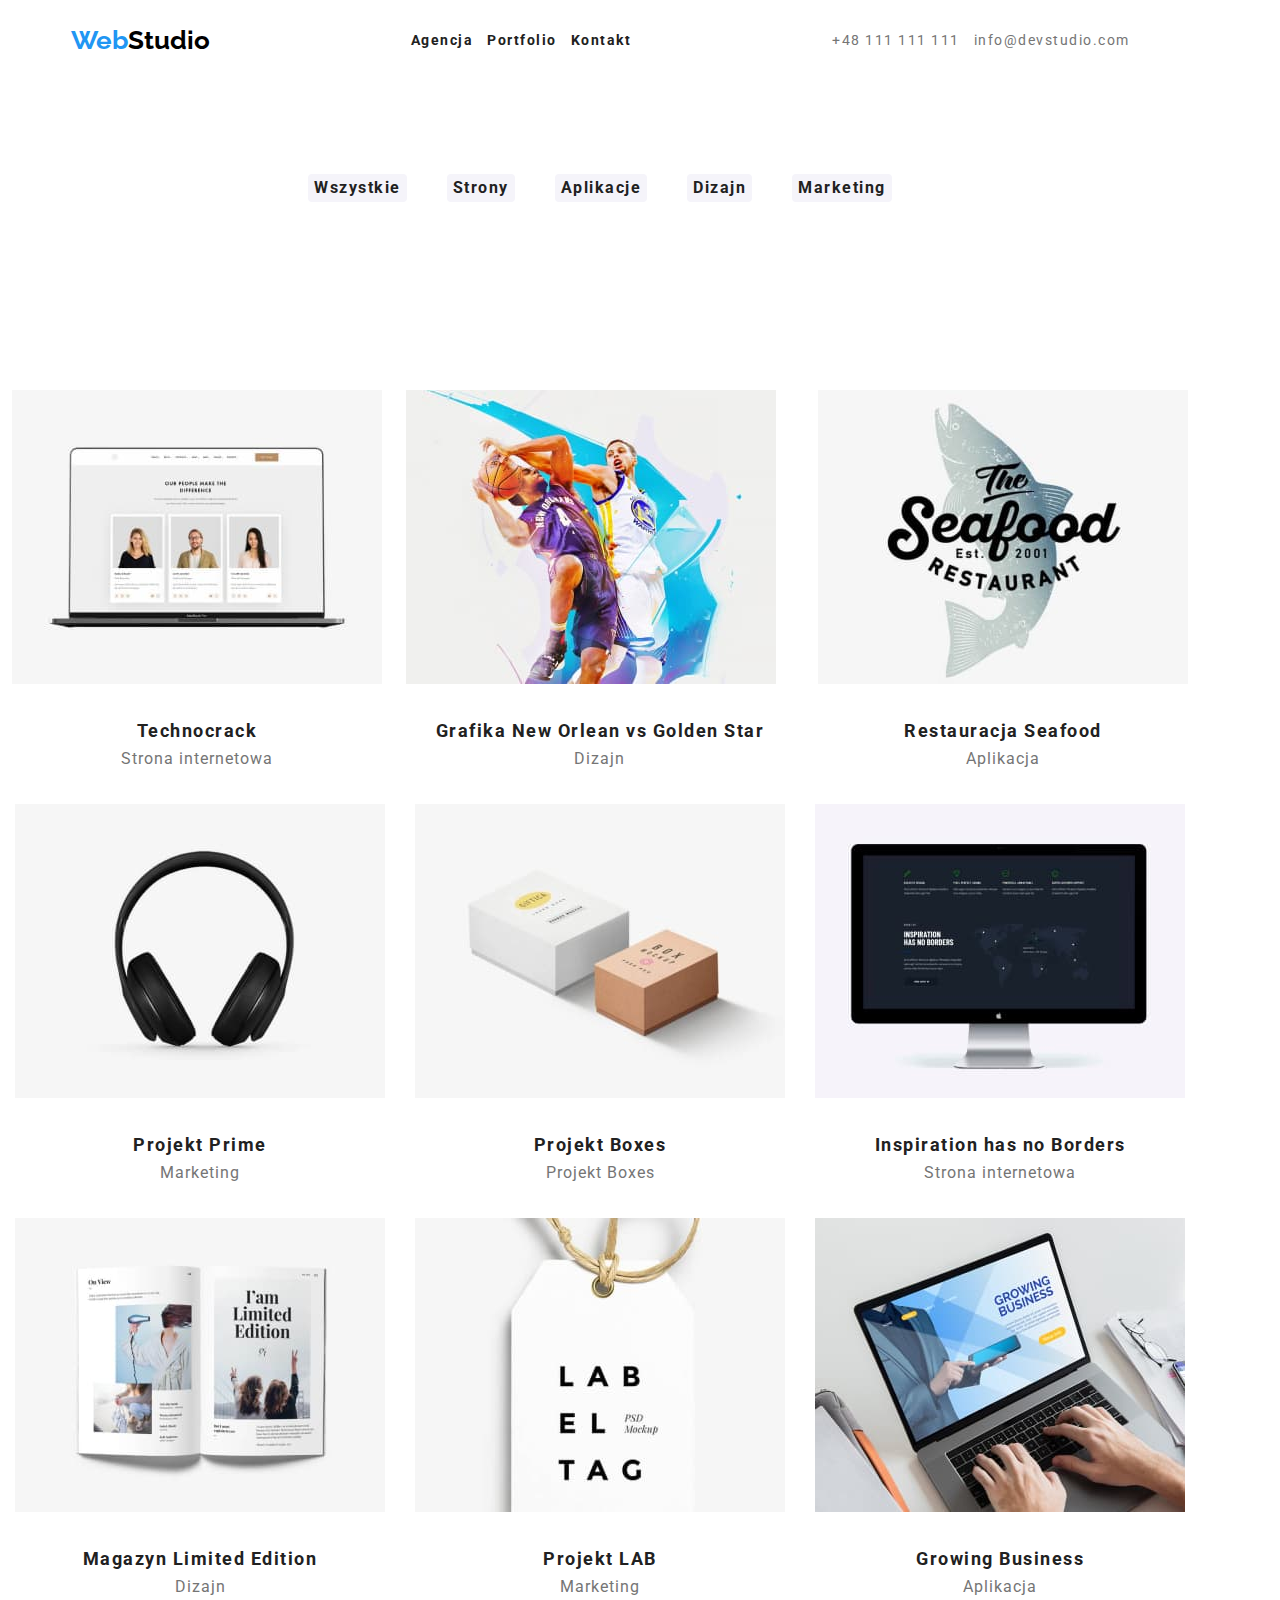
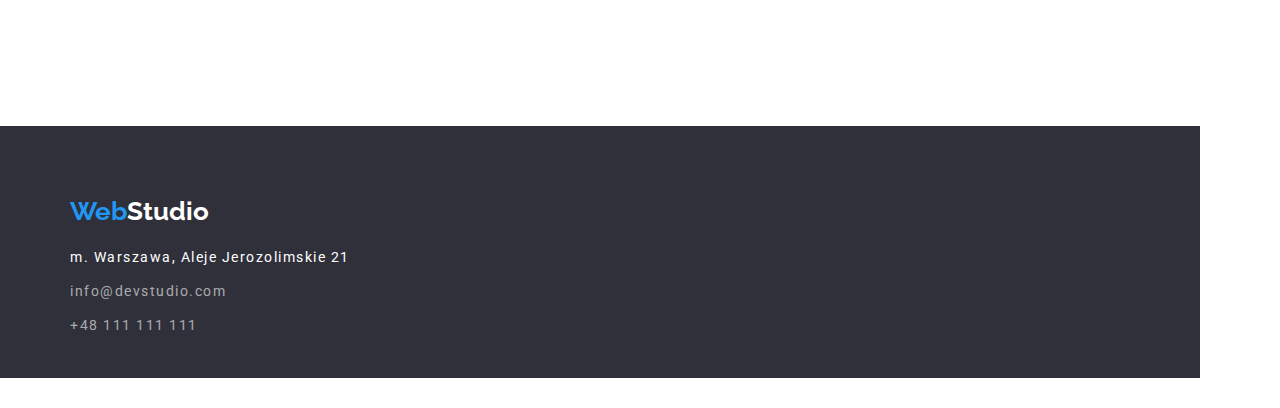
==== commit a4b53004: "paddings added" ====
--- a/portfolio.html
+++ b/portfolio.html
@@ -53,7 +53,7 @@
       </ul>
     </header>
     <main>
-      <section class="container">
+      <section class="container section">
         <ul class=" menu">
           <li class="button-list"><button class="active-btn link button" type="button"><b>Wszystkie</b></button></li>
           <li class="button-list"><button class="active-btn link button" type="button"><b>Strony</b></button></li>
@@ -62,7 +62,7 @@
           <li class="button-list"><button class="active-btn link button" type="button"><b>Marketing</b></button></li>
         </ul>
       </section>
-      <section class="container categories">
+      <section class="container categories section">
         <ul class="categories-list">
           <li class="our-team-list-item">
             <figure class="our-team-item-figure">
--- a/css/style.css
+++ b/css/style.css
@@ -40,6 +40,9 @@
 .logo {
   width: 145px;
   height: 31px;
+}
+.section {
+  padding: 94px 0;
 }
 /* ====== END SAME COMPONENTS ====== */
 
@@ -279,11 +282,11 @@
 .menu {
   display: flex;
   padding-inline-start: 0px;
-  margin-top: 60px;
-  margin-bottom: 60px;
+  justify-content: center;
+  gap: 40px;
 }
 .button-list {
-  margin: 0 auto;
+  margin: 0;
   justify-content: center;
   align-items: center;
 }
